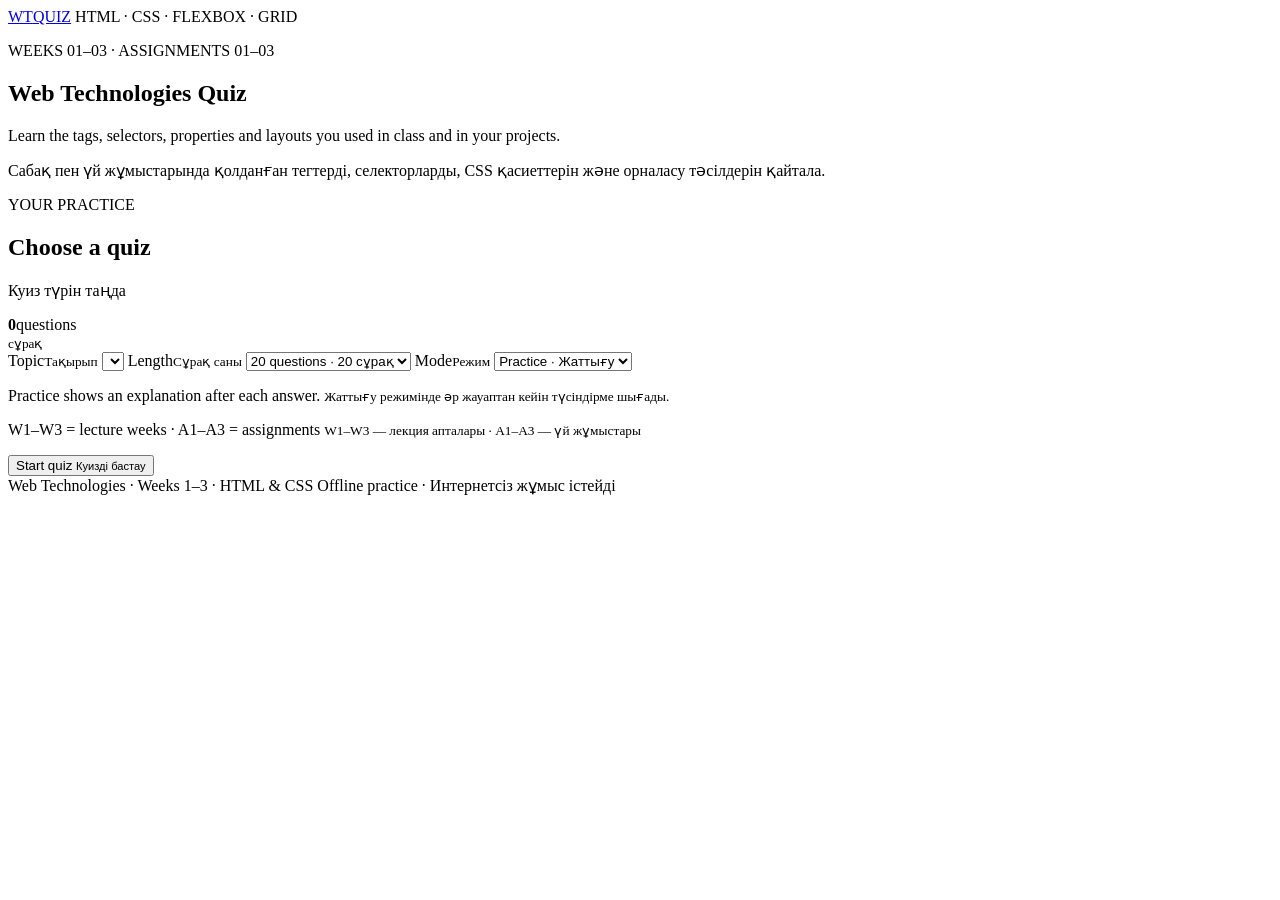
==== index.html @ 121fd5da "Add index.html for bilingual quiz" ====
<!doctype html>
<html lang="en">
<head>
  <meta charset="utf-8">
  <meta name="viewport" content="width=device-width, initial-scale=1">
  <meta name="description" content="Bilingual English and Kazakh HTML and CSS practice quiz for Web Technologies weeks 1–3.">
  <title>Web Technologies Quiz | HTML & CSS</title>
  <link rel="stylesheet" href="styles.css">
</head>
<body>
  <header class="site-header">
    <div class="shell header-inner">
      <a class="brand" href="index.html">WT<span>QUIZ</span></a>
      <span class="header-note">HTML · CSS · FLEXBOX · GRID</span>
    </div>
  </header>

  <main class="shell">
    <section class="hero" aria-labelledby="page-title">
      <p class="eyebrow">WEEKS 01–03 · ASSIGNMENTS 01–03</p>
      <h1 id="page-title">Web Technologies <span>Quiz</span></h1>
      <p class="hero-lead">Learn the tags, selectors, properties and layouts you used in class and in your projects.</p>
      <p class="translation">Сабақ пен үй жұмыстарында қолданған тегтерді, селекторларды, CSS қасиеттерін және орналасу тәсілдерін қайтала.</p>
    </section>

    <section class="panel setup-panel" id="setup" aria-labelledby="setup-title">
      <div class="section-heading">
        <div>
          <p class="eyebrow">YOUR PRACTICE</p>
          <h2 id="setup-title">Choose a quiz</h2>
          <p class="translation">Куиз түрін таңда</p>
        </div>
        <div class="question-count"><strong id="bank-count">0</strong><span>questions<br><small>сұрақ</small></span></div>
      </div>

      <div class="setup-grid">
        <label class="field">
          <span>Topic</span><small>Тақырып</small>
          <select id="topic-select"></select>
        </label>
        <label class="field">
          <span>Length</span><small>Сұрақ саны</small>
          <select id="length-select">
            <option value="20">20 questions · 20 сұрақ</option>
            <option value="40">40 questions · 40 сұрақ</option>
            <option value="all">All available · Барлығы</option>
          </select>
        </label>
        <label class="field">
          <span>Mode</span><small>Режим</small>
          <select id="mode-select">
            <option value="practice">Practice · Жаттығу</option>
            <option value="exam">Exam · Емтихан</option>
          </select>
        </label>
      </div>
      <p class="mode-hint" id="mode-hint">Practice shows an explanation after each answer. <small>Жаттығу режимінде әр жауаптан кейін түсіндірме шығады.</small></p>
      <p class="source-hint">W1–W3 = lecture weeks · A1–A3 = assignments <small>W1–W3 — лекция апталары · A1–A3 — үй жұмыстары</small></p>
      <button class="button primary start-button" id="start-button" type="button">Start quiz <small>Куизді бастау</small></button>
    </section>

    <section class="quiz-view" id="quiz" aria-label="Quiz" hidden>
      <div class="quiz-toolbar">
        <button class="text-button" id="back-to-setup" type="button">← Change quiz <small>Куизді өзгерту</small></button>
        <span class="progress-label" id="progress-label"></span>
      </div>
      <div class="progress-track" role="progressbar" id="progressbar" aria-label="Quiz progress" aria-valuemin="0" aria-valuemax="100" aria-valuenow="0"><span id="progress-fill"></span></div>
      <article class="panel question-panel">
        <div class="question-meta"><span class="topic-badge" id="question-topic"></span><span class="source-label" id="question-source"></span></div>
        <h2 id="question-en"></h2>
        <p class="translation question-kk" id="question-kk" lang="kk"></p>
        <div class="answers" id="answers" role="group" aria-label="Answer choices"></div>
        <div class="feedback" id="feedback" aria-live="polite" hidden>
          <strong id="feedback-title"></strong>
          <p id="feedback-en"></p>
          <p class="translation" id="feedback-kk" lang="kk"></p>
        </div>
      </article>
      <div class="quiz-actions">
        <button class="button secondary" id="prev-button" type="button">← Previous <small>Алдыңғы</small></button>
        <button class="button primary" id="next-button" type="button">Next → <small>Келесі</small></button>
      </div>
      <p class="keyboard-hint">Tip: press 1–4 to choose an answer. <span lang="kk">Кеңес: жауапты таңдау үшін 1–4 пернесін бас.</span></p>
    </section>

    <section class="result-view" id="result" aria-labelledby="result-title" hidden>
      <div class="panel result-panel">
        <p class="eyebrow">QUIZ COMPLETE</p>
        <h2 id="result-title">Your result</h2>
        <p class="translation">Сенің нәтижең</p>
        <div class="score-line"><strong id="score-value"></strong><span id="score-percent"></span></div>
        <p class="result-message" id="result-message"></p>
        <p class="translation" id="result-message-kk" lang="kk"></p>
        <div class="result-actions">
          <button class="button primary" id="retry-wrong" type="button">Retry mistakes <small>Қателерді қайталау</small></button>
          <button class="button secondary" id="new-quiz" type="button">New quiz <small>Жаңа куиз</small></button>
        </div>
      </div>
      <section class="review-section" aria-labelledby="review-title">
        <div class="section-heading">
          <div><p class="eyebrow">LEARN FROM MISTAKES</p><h2 id="review-title">Review</h2><p class="translation">Қателерді талдау</p></div>
          <span class="review-count" id="review-count"></span>
        </div>
        <div id="review-list"></div>
      </section>
    </section>
  </main>

  <footer class="site-footer"><div class="shell">Web Technologies · Weeks 1–3 · HTML & CSS <span>Offline practice · Интернетсіз жұмыс істейді</span></div></footer>
  <script src="questions.js"></script>
  <script src="quiz.js"></script>
</body>
</html>
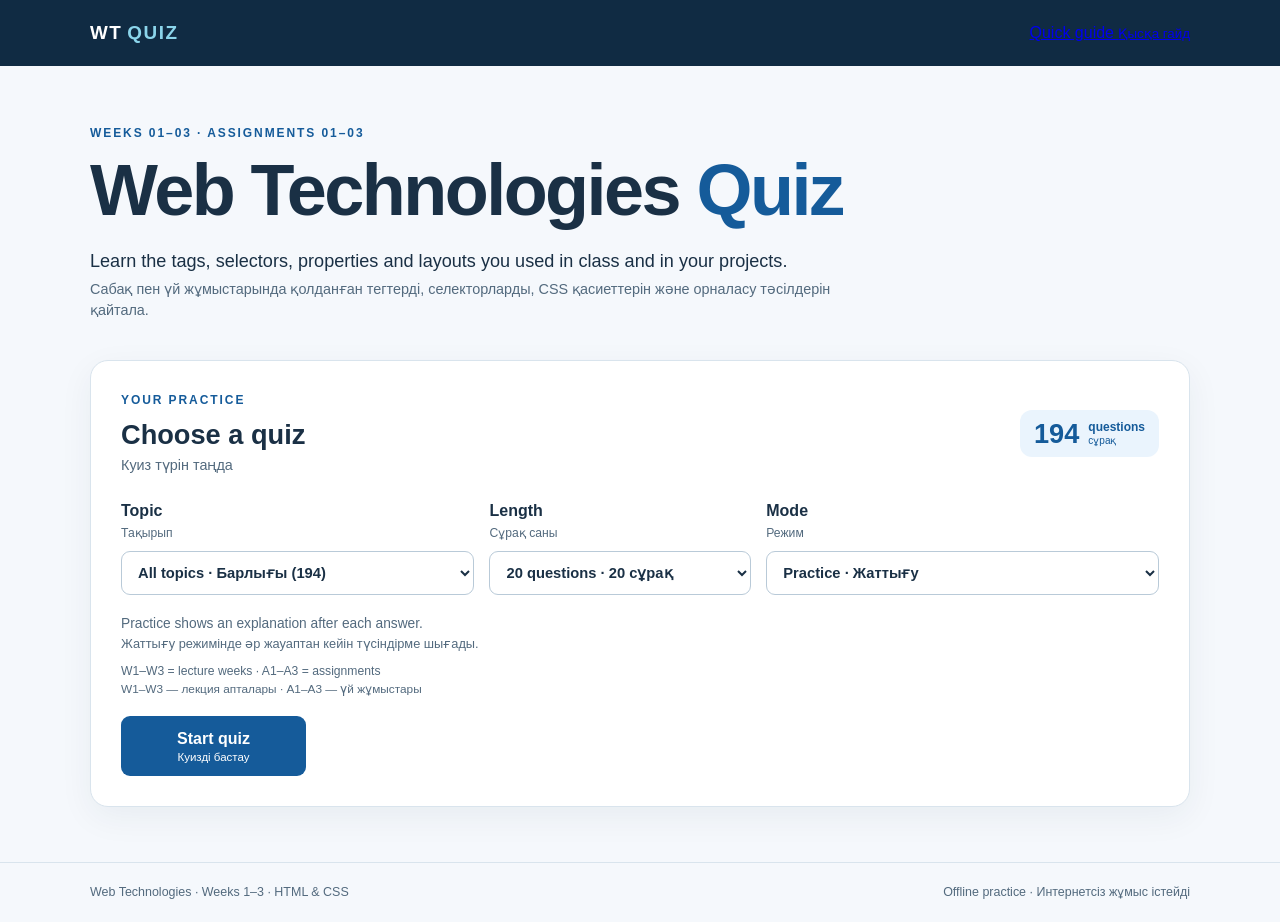
==== commit aee7f5c8: "Link and style quick answer guide" ====
--- a/index.html
+++ b/index.html
@@ -11,7 +11,7 @@
   <header class="site-header">
     <div class="shell header-inner">
       <a class="brand" href="index.html">WT<span>QUIZ</span></a>
-      <span class="header-note">HTML · CSS · FLEXBOX · GRID</span>
+      <a class="header-guide" href="guide.html">Quick guide <small lang="kk">Қысқа гайд</small></a>
     </div>
   </header>
 
--- a/styles.css
+++ b/styles.css
@@ -0,0 +1,101 @@
+:root{--navy:#102b43;--blue:#155b9a;--sky:#eaf4fd;--paper:#f5f8fc;--white:#fff;--ink:#1a3045;--muted:#536a7e;--line:#d9e4ed;--green:#176c47;--green-bg:#e7f7ee;--red:#ab3434;--red-bg:#fff0ee}
+*{box-sizing:border-box}
+html{scroll-behavior:smooth}
+body{margin:0;background:var(--paper);color:var(--ink);font-family:Arial,Helvetica,sans-serif;line-height:1.5}
+button,select{font:inherit}
+button{cursor:pointer}
+button:focus-visible,select:focus-visible,a:focus-visible{outline:3px solid #edaa45;outline-offset:3px}
+[hidden]{display:none!important}
+.shell{width:min(1100px,calc(100% - 40px));margin-inline:auto}
+.site-header{background:var(--navy);color:#fff}
+.header-inner{display:flex;justify-content:space-between;align-items:center;min-height:66px;gap:16px}
+.brand{color:#fff;text-decoration:none;font-size:1.18rem;font-weight:800;letter-spacing:.08em}
+.brand span{color:#8bd5eb;margin-left:5px}
+.header-note{font-size:.72rem;letter-spacing:.14em;color:#c6dce9}
+.hero{padding:58px 0 38px;max-width:760px}
+body[data-view="quiz"] .hero,body[data-view="result"] .hero{display:none}
+body[data-view="quiz"] main,body[data-view="result"] main{padding-top:32px}
+.eyebrow{color:var(--blue);font-size:.75rem;font-weight:800;letter-spacing:.16em;margin:0 0 10px}
+.hero h1{font-size:clamp(2.5rem,6vw,4.5rem);line-height:1.08;letter-spacing:-.035em;margin:0 0 18px}
+.hero h1 span{color:var(--blue)}
+.hero-lead{font-size:1.13rem;margin:0 0 4px}
+.translation{color:var(--muted);font-size:.9rem;margin:0}
+.panel{background:var(--white);border:1px solid var(--line);border-radius:18px;box-shadow:0 10px 34px rgb(16 43 67 / 6%)}
+.setup-panel{padding:30px;margin-bottom:55px}
+.section-heading{display:flex;align-items:center;justify-content:space-between;gap:24px;margin-bottom:23px}
+.section-heading h2,.result-panel h2{font-size:1.7rem;line-height:1.2;margin:0 0 3px}
+.question-count{display:flex;align-items:center;gap:9px;background:var(--sky);border-radius:12px;padding:10px 14px;color:var(--blue)}
+.question-count strong{font-size:1.7rem;line-height:1}
+.question-count span{font-size:.75rem;font-weight:700;line-height:1.1}
+.question-count small{font-weight:400}
+.setup-grid{display:grid;grid-template-columns:1.35fr 1fr 1.5fr;gap:15px}
+.field{display:flex;flex-direction:column;gap:1px;font-weight:700}
+.field small{color:var(--muted);font-size:.76rem;font-weight:400;margin-bottom:7px}
+.field select{width:100%;min-width:0;border:1px solid #b9cad8;border-radius:9px;padding:12px;background:#fff;color:var(--ink);font-size:.92rem}
+.mode-hint{color:var(--muted);font-size:.86rem;margin:19px 0}
+.mode-hint small{display:block;font-size:.8rem}
+.source-hint{color:var(--muted);font-size:.76rem;margin:-10px 0 18px}
+.source-hint small{display:block;font-size:.74rem}
+.button{border-radius:9px;border:1px solid transparent;padding:10px 18px;min-height:45px;font-weight:700;text-align:center;transition:background-color .15s ease,transform .15s ease}
+.button:hover:not(:disabled){transform:translateY(-1px)}
+.button small{display:block;font-size:.72rem;font-weight:400;line-height:1.2}
+.primary{background:var(--blue);color:#fff}
+.primary:hover:not(:disabled){background:#0d4679}
+.secondary{background:#fff;color:var(--blue);border-color:#b9cad8}
+.secondary:hover:not(:disabled){background:var(--sky)}
+.button:disabled{opacity:.48;cursor:not-allowed}
+.start-button{min-width:185px}
+.quiz-view,.result-view{max-width:820px;margin:0 auto 55px}
+.quiz-toolbar{display:flex;justify-content:space-between;align-items:end;gap:12px;margin:5px 0 12px}
+.text-button{background:transparent;border:0;color:var(--blue);font-weight:700;padding:0;text-align:left}
+.text-button small{display:block;font-weight:400}
+.progress-label{color:var(--muted);font-size:.85rem;text-align:right}
+.progress-track{height:8px;border-radius:99px;background:#dde8f2;overflow:hidden;margin-bottom:20px}
+.progress-track span{display:block;height:100%;width:0;background:var(--blue);transition:width .2s ease}
+.question-panel{padding:32px}
+.question-meta{display:flex;align-items:center;justify-content:space-between;gap:12px;margin-bottom:22px}
+.topic-badge{display:inline-block;border-radius:99px;background:var(--sky);color:var(--blue);padding:5px 11px;font-size:.76rem;font-weight:700}
+.source-label{font-size:.76rem;color:var(--muted);text-align:right}
+.question-panel h2{font-size:clamp(1.4rem,3vw,1.8rem);line-height:1.35;margin:0 0 6px}
+.question-kk{font-size:.96rem;margin-bottom:24px}
+.answers{display:grid;gap:11px}
+.answer{width:100%;display:flex;align-items:flex-start;gap:14px;text-align:left;background:#fff;color:var(--ink);border:1.5px solid var(--line);border-radius:11px;padding:13px 15px}
+.answer:hover:not(:disabled){border-color:var(--blue);background:#f7fbff}
+.answer:disabled{cursor:default}
+.answer.selected{border-color:var(--blue);background:var(--sky)}
+.answer.correct{border-color:var(--green);background:var(--green-bg)}
+.answer.incorrect{border-color:var(--red);background:var(--red-bg)}
+.answer-letter{display:grid;place-items:center;width:27px;height:27px;flex:none;background:#e8eff5;border-radius:7px;color:var(--blue);font-size:.8rem;font-weight:800}
+.answer-copy{display:block;min-width:0}
+.answer-copy strong{display:block;font-size:.96rem;font-weight:600;overflow-wrap:anywhere}
+.answer-copy small{display:block;color:var(--muted);font-size:.81rem;line-height:1.35;margin-top:2px;overflow-wrap:anywhere}
+.feedback{border-radius:11px;margin-top:22px;padding:15px 18px;border:1px solid}
+.feedback.correct{background:var(--green-bg);border-color:#badfca;color:var(--green)}
+.feedback.incorrect{background:var(--red-bg);border-color:#efc5c2;color:var(--red)}
+.feedback strong{display:block;margin-bottom:5px}
+.feedback p{margin:0 0 3px;color:var(--ink)}
+.feedback .translation{color:var(--muted)}
+.quiz-actions{display:flex;justify-content:space-between;gap:12px;margin-top:19px}
+.quiz-actions .button{min-width:150px}
+.keyboard-hint{color:var(--muted);font-size:.77rem;margin:15px 0 0;text-align:center}
+.keyboard-hint span{display:block}
+.result-panel{padding:34px;margin-bottom:34px}
+.score-line{display:flex;align-items:baseline;gap:12px;margin:20px 0 9px}
+.score-line strong{font-size:3.5rem;line-height:1;color:var(--blue)}
+.score-line span{font-size:1.25rem;color:var(--muted)}
+.result-message{font-size:1.05rem;margin:0 0 2px}
+.result-actions{display:flex;flex-wrap:wrap;gap:11px;margin-top:23px}
+.review-count{color:var(--muted);font-size:.85rem}
+.review-card{background:#fff;border:1px solid var(--line);border-radius:12px;padding:19px 22px;margin-bottom:13px}
+.review-card h3{font-size:1.02rem;margin:0 0 3px}
+.review-card .translation{margin-bottom:12px}
+.review-card p{margin:5px 0}
+.review-card .label{font-weight:700;color:var(--muted)}
+.review-card .wrong{color:var(--red)}
+.review-card .right{color:var(--green)}
+.review-card .explanation{border-top:1px solid var(--line);padding-top:11px;margin-top:12px}
+.site-footer{border-top:1px solid var(--line);padding:20px 0;color:var(--muted);font-size:.78rem}
+.site-footer .shell{display:flex;justify-content:space-between;gap:12px}
+@media(max-width:760px){.setup-grid{grid-template-columns:1fr}.hero{padding-top:42px}.setup-panel,.question-panel,.result-panel{padding:23px}.question-count{align-self:flex-start}.site-footer .shell{display:block}.site-footer span{display:block;margin-top:3px}}
+@media(max-width:480px){.header-note{display:none}.shell{width:min(100% - 28px,1100px)}.section-heading{align-items:flex-start}.question-count{padding:8px}.question-count strong{font-size:1.35rem}.question-panel h2{font-size:1.3rem}.quiz-actions .button{min-width:0;flex:1}.question-meta{align-items:flex-start;flex-direction:column}.source-label{text-align:left}}
+@media(prefers-reduced-motion:reduce){html{scroll-behavior:auto}.button,.progress-track span{transition:none}}
